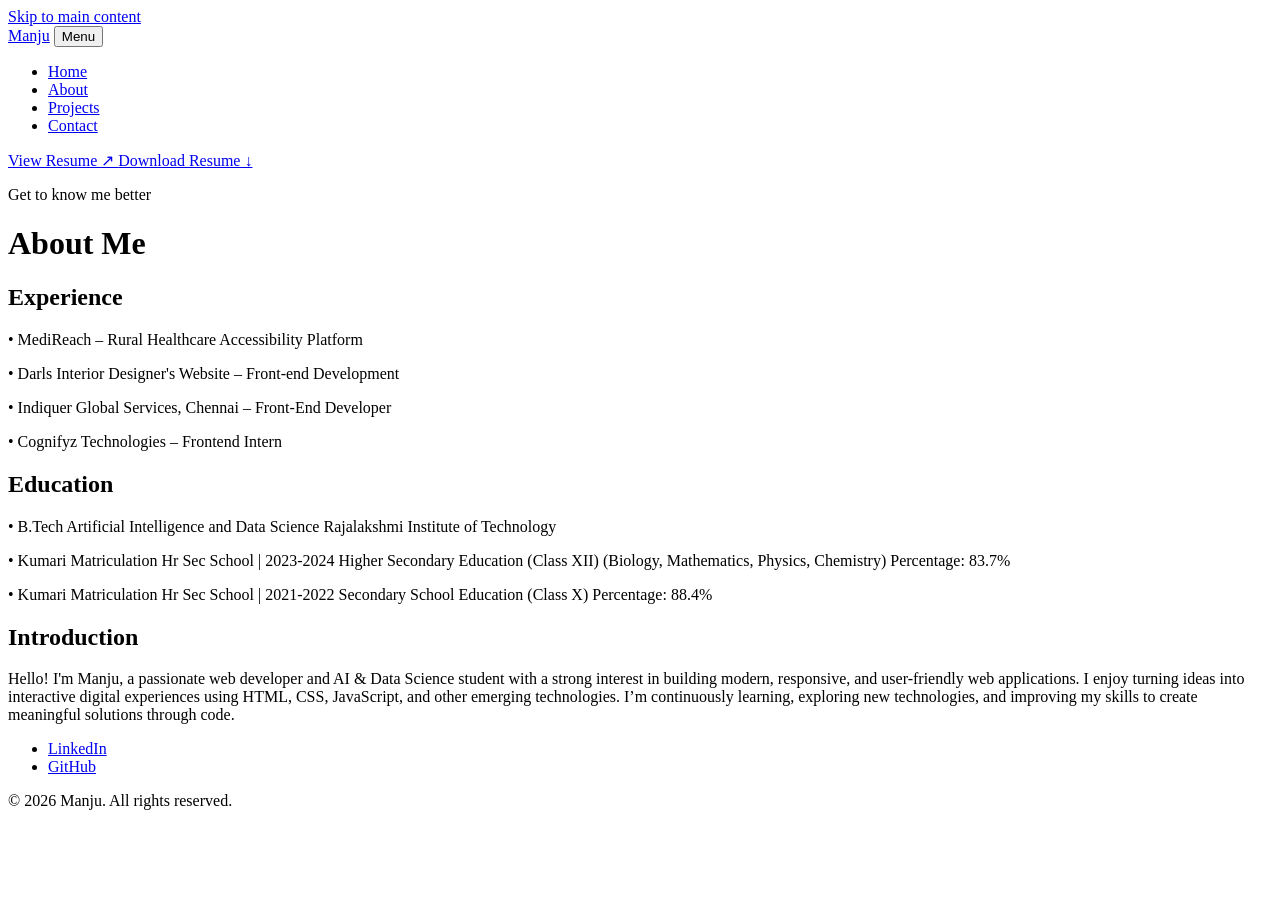
==== about.html @ 27cc2163 "Add files via upload" ====
<!DOCTYPE html>
<html lang="en">
<head>
    <meta charset="UTF-8">
    <meta name="viewport" content="width=device-width, initial-scale=1.0">
    <title>Manju | Web Developer</title>
    <meta name="description" content="Manju is a skilled web developer with expertise in front-end and back-end development. Explore his portfolio and projects.">
    <meta name="keywords" content="Manju, web developer, front-end development, back-end development, portfolio, projects">
    <meta name="theme-color" content="#ffffff">
    <link rel="canonical"
      href="https://manju102006.github.io/Personal-Portfolio/about.html">
    <meta property="og:title" content="Manju M | Personal Portfolio">

<meta property="og:description"
      content="Welcome to my personal portfolio. Explore my skills and projects.">

<meta property="og:type" content="website">

<meta property="og:url"
      content="https://manju102006.github.io/Personal-Portfolio/about.html">

<meta property="og:image"
      content="https://manju102006.github.io/Personal-Portfolio/images/manju.jpeg">
  
    <link rel="icon" href="favicon.ico" type="image/x-icon">
     <link rel="stylesheet" href="css/style.css">
    
</head>
<body>
    <a class="skip-link" href="#main">Skip to main content</a>
   <header class="site-header">
    <div class="container header">

        <a class="logo" href="index.html">Manju</a>

        <button class="nav-toggle"
                type="button"
                aria-controls="primary-nav"
                aria-expanded="false">
            Menu
        </button>

        <nav id="primary-nav"
             class="primary-navigation"
             aria-label="Primary Navigation">

            <ul>
                <li><a href="index.html">Home</a></li>
                <li><a href="about.html">About</a></li>
                <li><a href="project.html">Projects</a></li>
                <li><a href="contact.html">Contact</a></li>
            </ul>

        </nav>
        <div class="resume-buttons">
        <a href="document/Manju_M_Resume.pdf"
           class="btn btn-primary"
           target="_blank"
           rel="noopener noreferrer">
            View Resume ↗
        </a>

        <a href="document/Manju_M_Resume.pdf"
           class="btn btn-outline"
           download="Manju_M_Resume.pdf">
            Download Resume ↓
        </a>
    </div>
    </div>
</header>
   <main id="main" class="page about">
    <div class="about-content">
        <header>
            <p>Get to know me better</p>
            <h1>About Me</h1>
        </header>
    
<section aria-labelledby="experience-heading" class="about-grid">
    <article>
        <h2 id="experience-heading">Experience</h2>
        <p>• MediReach – Rural Healthcare Accessibility Platform</p>
        <p>• Darls Interior Designer's Website – Front-end Development</p>
        <p>• Indiquer Global Services, Chennai – Front-End Developer</p>
        <p>• Cognifyz Technologies – Frontend Intern</p>
    </article>

    <article>
        <h2>Education</h2>
        <p>• B.Tech Artificial Intelligence and Data Science
        Rajalakshmi Institute of Technology</p>

        <p>• Kumari Matriculation Hr Sec School | 2023-2024
        Higher Secondary Education (Class XII)
        (Biology, Mathematics, Physics, Chemistry)
        Percentage: 83.7%</p>

        <p>• Kumari Matriculation Hr Sec School | 2021-2022
        Secondary School Education (Class X)
        Percentage: 88.4%</p>
    </article>
</section>

   <section>
    <h2 id="introduction">Introduction</h2>
    <p>Hello! I'm Manju, a passionate web developer and AI & Data Science student with a strong interest in building modern, responsive, and user-friendly web applications. I enjoy turning ideas into interactive digital experiences using HTML, CSS, JavaScript, and other emerging technologies. I’m continuously learning, exploring new technologies, and improving my skills to create meaningful solutions through code.</p>
   </section>
    </div>
  </main>
  <footer class="site-footer">
    <div class="footer-content">
        
            <ul class="social-links">
                <li><a href="https://www.linkedin.com/in/manju-m102006" target="_blank" rel="noopener noreferrer">LinkedIn</a></li>
                <li><a href="https://github.com/manju102006" target="_blank" rel="noopener noreferrer">GitHub</a></li>
            </ul>
        <p class="copyright">© <time id="year" datetime="2026">2026</time> Manju. All rights reserved.</p>
 </div>
  </footer> 
   <script src="js/script.js" defer></script>
</body>
</html>
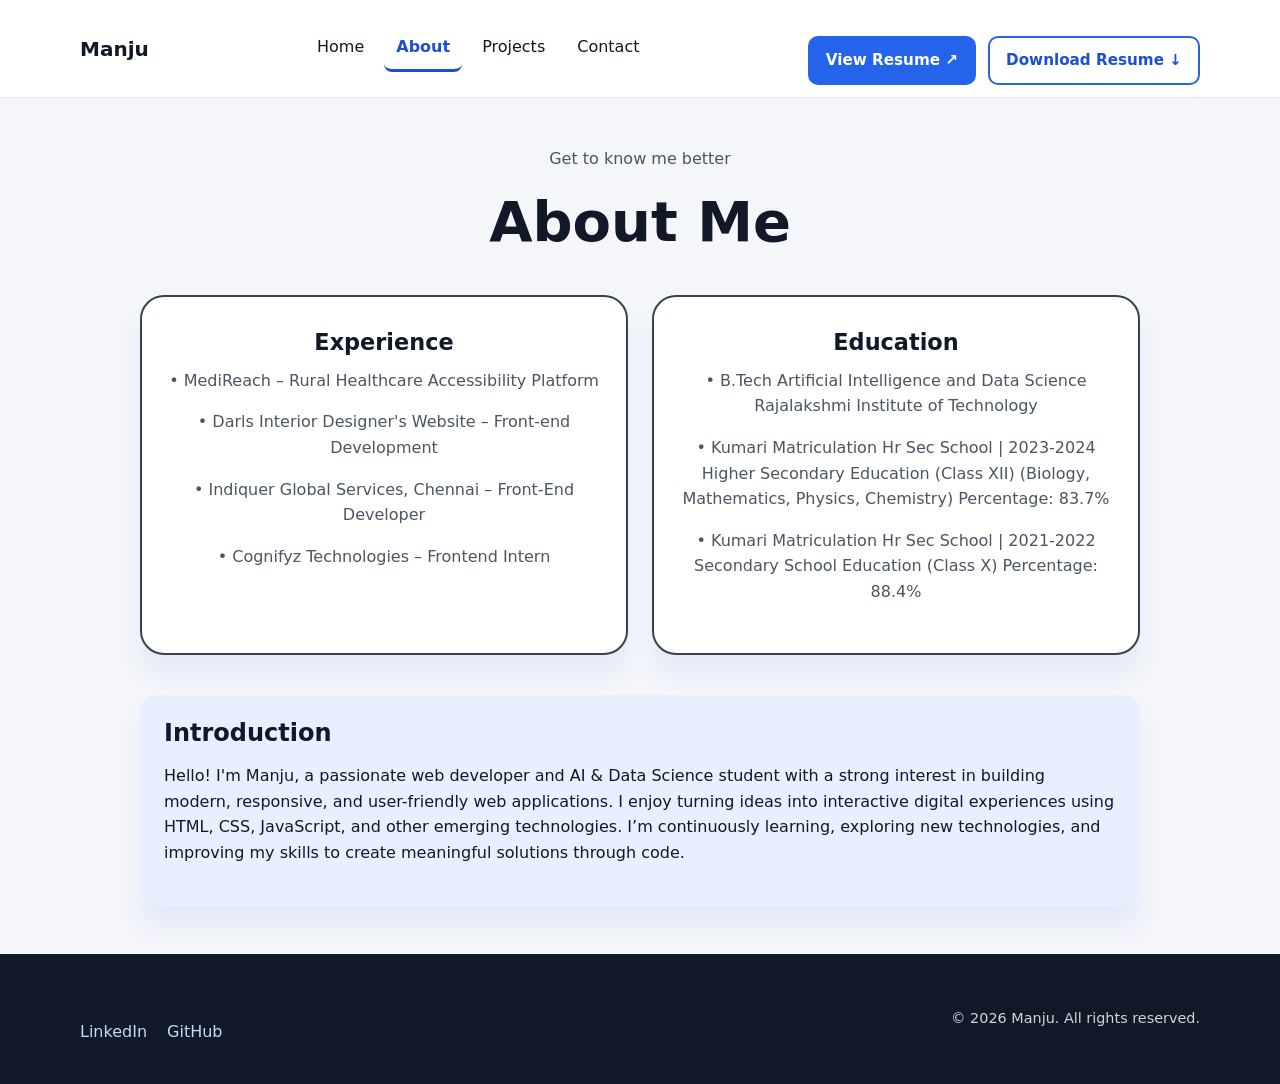
==== commit 8816ae33: "Update about.html" ====
--- a/about.html
+++ b/about.html
@@ -20,10 +20,10 @@
       content="https://manju102006.github.io/Personal-Portfolio/about.html">
 
 <meta property="og:image"
-      content="https://manju102006.github.io/Personal-Portfolio/images/manju.jpeg">
+      content="https://manju102006.github.io/Personal-Portfolio/manju.jpeg">
   
     <link rel="icon" href="favicon.ico" type="image/x-icon">
-     <link rel="stylesheet" href="css/style.css">
+     <link rel="stylesheet" href="style.css">
     
 </head>
 <body>
@@ -116,6 +116,7 @@
         <p class="copyright">© <time id="year" datetime="2026">2026</time> Manju. All rights reserved.</p>
  </div>
   </footer> 
-   <script src="js/script.js" defer></script>
+   <script src="script.js" defer></script>
 </body>
-</html>+
+</html>
--- a/style.css
+++ b/style.css
@@ -0,0 +1,919 @@
+
+:root {
+    --blue: #2563EB;
+    --blue-dark: #1D4ED8;
+    --text: #111827;
+    --text-2: #4B5563;
+    --bg: #EEF2FF;
+    --white: #FFFFFF;
+    --purple: #A855F7;
+    --border: #D1D5DB;
+    --error: #B91C1C;
+    --radius: 12px;
+    --shadow: 0 4px 16px rgba(17,24,39,.08);
+    --font: system-ui,-apple-system,"Segoe UI",Roboto,Helvetica,Arial,sans-serif;
+}
+
+
+*, *::before, *::after {
+    box-sizing: border-box;
+}
+
+html {
+    scroll-behavior: smooth;
+    -webkit-text-size-adjust: 100%;
+}
+
+body {
+    margin: 0;
+    font-family: var(--font);
+    color: var(--text);
+    background: var(--white);
+    line-height: 1.6;
+    min-height: 100vh;
+    display: flex;
+    flex-direction: column;
+    overflow-x: hidden;
+}
+
+main {
+    
+    flex: 1;
+}
+
+img {
+    max-width: 100%;
+    height: auto;
+    display: block;
+}
+
+h1, h2, h3 {
+    line-height: 1.2;
+    margin: 0 0 .5em;
+}
+
+p {
+    margin: 0 0 1em;
+}
+
+ul {
+    margin: 0;
+    padding: 0;
+    list-style: none;
+}
+
+a {
+    color: var(--blue);
+}
+
+a:hover {
+    color: var(--blue-dark);
+}
+
+:focus-visible {
+    outline: 3px solid var(--text);
+    outline-offset: 3px;
+    box-shadow: 0 0 0 6px var(--white);
+}
+
+.container {
+    width: min(100% - 2rem, 1120px);
+    margin-inline: auto;
+}
+
+.sr-only {
+    position: absolute;
+    width: 1px;
+    height: 1px;
+    margin: -1px;
+    padding: 0;
+    overflow: hidden;
+    clip: rect(0,0,0,0);
+    white-space: nowrap;
+    border: 0;
+}
+
+.skip-link {
+    position: absolute;
+    left: 1rem;
+    top: -100px;
+    background: var(--text);
+    color: var(--white);
+    padding: .75rem 1rem;
+    border-radius: 8px;
+    z-index: 100;
+    font-weight: 600;
+}
+
+.skip-link:focus {
+    top: 1rem;
+    color: var(--white);
+}
+
+
+.site-header {
+    background: var(--white);
+    border-bottom: 1px solid #E5E7EB;
+    position: sticky;
+    top: 0;
+    z-index: 50;
+}
+
+.header {
+    display: flex;
+    align-items: center;
+    justify-content: space-between;
+    flex-wrap: wrap;
+    gap: .5rem;
+    padding-block: .75rem;
+}
+
+
+.logo {
+    font-weight: 700;
+    font-size: 1.25rem;
+    color: var(--text);
+    text-decoration: none;
+}
+
+
+.nav-toggle {
+    background: var(--white);
+    border: 2px solid var(--text);
+    color: var(--text);
+    border-radius: 8px;
+    padding: .5rem 1rem;
+    font: inherit;
+    font-weight: 600;
+    cursor: pointer;
+    
+}
+
+
+
+.site-header .primary-navigation {
+    display: none;
+    width: 100%;
+}
+
+
+.site-header .primary-navigation.is-open {
+    display: block;
+}
+
+.site-header .primary-navigation ul {
+    display: flex;
+    flex-direction: column;
+    gap: .25rem;
+    padding-bottom: .5rem;
+}
+
+
+
+.primary-navigation a {
+    display: block;
+    padding: .6rem .75rem;
+    color: var(--text);
+    text-decoration: none;
+    border-radius: 8px;
+    font-weight: 500;
+}
+
+
+.primary-navigation a:hover {
+     color: #1D4ED8;
+    border-bottom: 3px solid #1D4ED8;
+    background: transparent;
+    font-weight: 700;
+    transition: 0.3s ease;
+}
+
+.primary-navigation a[aria-current="page"] {
+    color: #1D4ED8;
+    font-weight: 700;
+    border-bottom: 3px solid #1D4ED8;
+    
+}
+
+
+.btn {
+    display: inline-flex;
+    align-items: center;
+    gap: .5rem;
+    justify-content: center;
+    padding: .7rem 1.4rem;
+    border-radius: 10px;
+    font: inherit;
+    font-weight: 600;
+    text-decoration: none;
+    border: 2px solid transparent;
+    cursor: pointer;
+    transition: background-color .2s,color .2s,transform .2s,box-shadow .2s;
+}
+
+.btn-primary {
+    background: var(--blue);
+    color: var(--white);
+}
+
+.btn-primary:hover {
+    background: var(--blue-dark);
+    color: var(--white);
+    transform: translateY(-2px);
+    box-shadow: 0 6px 16px rgba(37,99,235,.3);
+}
+
+.btn-outline {
+    background: transparent;
+    color: var(--blue-dark);
+    border-color: var(--blue);
+}
+
+.btn-outline:hover {
+    background: var(--blue);
+    color: var(--white);
+    transform: translateY(-2px);
+}
+
+
+.hero {
+    background: linear-gradient(
+        135deg,
+        #EFF3FF,
+        var(--bg) 50%,
+        #F7EFFE
+    );
+    display: flex;
+    align-items: center;
+    min-height: calc(100vh - 130px);
+}
+
+.hero-content {
+    display: grid;
+    gap: 3rem;
+    align-items: center;
+    padding-block: 3rem;
+}
+
+.Profile-grid h1 {
+    font-size: clamp(2.5rem, 8vw, 4.5rem);
+    margin-bottom: .4em;
+}
+
+.Profile-grid h1:hover,
+.hero-role:hover {
+    animation: shake 0.5s ease-in-out;
+}
+
+@keyframes shake {
+    0%   { transform: translateX(0); }
+    20%  { transform: translateX(-6px); }
+    40%  { transform: translateX(6px); }
+    60%  { transform: translateX(-6px); }
+    80%  { transform: translateX(6px); }
+    100% { transform: translateX(0); }
+}
+.hero-hi,
+.hero-name {
+    display: block;
+}
+
+.hero-name {
+    color: var(--blue);
+}
+
+.hero-role {
+    font-size: clamp(1.25rem, 3vw, 1.75rem);
+    font-weight: 600;
+    color: #1F2937;
+}
+
+.hero-intro {
+    max-width: 34rem;
+    color: var(--text-2);
+    font-size: 1.1rem;
+    margin-bottom: 1.75rem;
+}
+
+
+.hero-image {
+    margin: 0;
+    display: flex;
+    justify-content: center;
+    align-items: center;
+}
+
+.profile-photo {
+    width: min(70vw, 360px);
+    aspect-ratio: 1 / 1;
+    object-fit: cover;
+    object-position: 50% 5%;
+    border-radius: 50%;
+    box-shadow: 0 0 50px rgba(56, 189, 248, 0.25);
+    border: 5px solid #ffffff;
+}
+
+.resume-buttons {
+    display: flex;
+    justify-content: flex-start;
+    align-items: center;
+    flex-wrap: wrap;
+    gap: 12px;
+    margin-top: 1.5rem;
+}
+
+
+.resume-buttons .btn {
+    font-size: .95rem;
+    padding: .65rem 1rem;
+    white-space: nowrap;
+}
+
+.resume-buttons .btn:hover {
+    transform: translateY(-3px);
+}
+
+.page.about {
+    padding-block: 3rem;
+    background:  #F5F6FA;
+}
+
+.about-content {
+    width: min(100% - 2rem, 1000px);
+    margin-inline: auto;
+}
+
+.about-content > header {
+    text-align: center;
+    margin-bottom: 2.5rem;
+}
+
+.about-content > header p {
+    color: var(--text-2);
+}
+
+.about-content h1 {
+    font-size: clamp(2.25rem, 6vw, 3.5rem);
+}
+
+.about-grid {
+    display: grid;
+    grid-template-columns: 1fr;
+    gap: 1.5rem;
+    margin-bottom: 2.5rem;
+}
+
+.about-grid article {
+    border: 2px solid #374151;
+    border-radius: 24px;
+    padding: 2rem 1.5rem;
+    text-align: center;
+    min-height: 12rem;
+    transition: transform .2s, box-shadow .2s;
+    background: white;
+    box-shadow: 0 20px 25px rgba(37, 99, 235, 0.08);
+}
+
+.about-grid article:hover {
+    transform: translateY(-4px);
+    box-shadow: var(--shadow);
+}
+
+.about-grid h2 {
+    font-size: 1.4rem;
+    margin-bottom: .75rem;
+}
+
+.about-grid p {
+    color: var(--text-2);
+    
+}
+
+.about-content > section:last-child {
+    padding: 1.5rem;
+    background: #E8EFFF;
+    border-radius: 16px;
+    box-shadow: 0 20px 25px rgba(37, 99, 235, 0.08);
+    transition: 0.3s ease;
+    
+}
+.about-content > section:last-child:hover {
+    transform: translateY(-4px);
+    box-shadow: 0 12px 28px rgba(37, 99, 235, 0.12);
+}
+.about-content > section:last-child h2 {
+    margin-bottom: 1rem;
+}
+
+
+
+.page-project {
+    padding-block: 3.5rem;
+    background:  #F5F6FA;
+}
+
+.project-content {
+    width: min(100% - 2rem, 1120px);
+    margin-inline: auto;
+}
+
+.project-content > header {
+    text-align: center;
+    margin-bottom: 2.5rem;
+}
+
+.project-content > header h1 {
+    font-size: clamp(2.25rem, 6vw, 3.5rem);
+}
+
+.project-content > header p {
+    color: var(--text-2);
+}
+
+.project-content > ul {
+    display: grid;
+    grid-template-columns: 1fr;
+    gap: 1.5rem;
+}
+
+.project-content > ul > li article {
+    height: 100%;
+    display: flex;
+    flex-direction: column;
+    background: var(--white);
+    border: 1px solid #E5E7EB;
+    border-radius: var(--radius);
+    box-shadow: var(--shadow);
+    overflow: hidden;
+    transition: transform .25s, box-shadow .25s;
+}
+
+.project-content > ul > li article:hover {
+    transform: translateY(-4px);
+    box-shadow: 0 12px 28px rgba(17,24,39,.14);
+}
+
+.project-content figure {
+    margin: 0;
+    overflow: hidden;
+}
+
+.project-content figure img {
+    width: 100%;
+    aspect-ratio: 16 / 10;
+    object-fit: cover;
+}
+
+.project-content figcaption {
+    padding: .75rem 1.25rem;
+    color: var(--text-2);
+    font-size: .9rem;
+}
+
+.card-content {
+    padding: 1.25rem 1.5rem 1.5rem;
+    display: flex;
+    flex-direction: column;
+    flex: 1;
+}
+
+.card-content h2 {
+    font-size: 1.25rem;
+}
+
+.card-content p {
+    color: var(--text-2);
+}
+
+.tags {
+    display: flex;
+    flex-wrap: wrap;
+    gap: .5rem;
+    margin-bottom: 1.25rem;
+}
+
+.tags li {
+    background: #F3F4F6;
+    color: #374151;
+    border-radius: 999px;
+    padding: .15rem .7rem;
+    font-size: .8rem;
+}
+
+.card-content .btn {
+    align-self: flex-start;
+    margin-top: auto;
+}
+
+
+
+.page-contact {
+    background: #F5F6FA;
+}
+
+.contact-section {
+      background: #F5F6FA;
+    padding: 3rem 1rem;
+}
+
+.contact-info,
+.form-card {
+    width: min(100%, 550px);
+    margin-inline: auto;
+}
+
+.page-content {
+    margin-bottom: 2rem;
+}
+
+.page-content h1 {
+    font-size: clamp(2.5rem, 7vw, 4rem);
+    color: #1F1F3D;
+}
+
+.page-content header p {
+    color: var(--text-2);
+}
+
+.contact-address {
+    display: flex;
+    flex-direction: column;
+    gap: 25px;
+}
+
+.contact-item {
+    display: flex;
+    align-items: center;
+    gap: 18px;
+}
+
+.contact-item i {
+    width: 45px;
+    height: 45px;
+    background-color: #e8f0ff;
+    color: #2563eb;
+    border-radius: 50%;
+
+    display: flex;
+    align-items: center;
+    justify-content: center;
+
+    font-size: 18px;
+    flex-shrink: 0;
+}
+
+.contact-item h3 {
+    margin: 0 0 5px;
+    font-size: 16px;
+}
+
+.contact-item p,
+.contact-item a {
+    margin: 0;
+    color: #555;
+    text-decoration: none;
+    font-size: 14px;
+}
+
+.contact-item a:hover {
+    color: #2563eb;
+}
+
+
+.contact-info .social-links {
+    display: flex;
+    gap: 15px;
+    margin-top: 25px;
+    position: static;
+}
+
+.contact-info .social-links a {
+    width: 45px;
+    height: 45px;
+    display: flex;
+    align-items: center;
+    justify-content: center;
+    background: #E8F0FF;
+    color: #2563EB;
+    border-radius: 50%;
+    font-size: 20px;
+    text-decoration: none;
+    transition: 0.3s ease;
+}
+
+.contact-info .social-links a:hover {
+    background: #2563EB;
+    color: #FFFFFF;
+    transform: translateY(-4px);
+}
+
+.form-card {
+    background: white;
+    border-radius: var(--radius) 60px var(--radius) var(--radius);
+    padding: 2rem;
+    box-shadow: var(--shadow);
+}
+
+.form-card h2 {
+    margin-bottom: 1rem;
+}
+
+.form-card > p {
+    color: var(--text-2);
+    font-size: .9rem;
+}
+.form-card:hover {
+    transform: translateY(-4px);
+    box-shadow: var(--shadow);
+}
+
+.field {
+    margin-bottom: 1.25rem;
+}
+
+label {
+    display: block;
+    font-weight: 600;
+    margin-bottom: .35rem;
+}
+
+.required {
+    color: var(--error);
+    margin-left: .2rem;
+}
+
+input,
+textarea {
+    width: 100%;
+    font: inherit;
+    padding: .7rem .8rem;
+    border: 2px solid #6B7280;
+    border-radius: 8px;
+    background: var(--white);
+    color: var(--text);
+}
+
+input::placeholder,
+textarea::placeholder {
+    color: #6B7280;
+}
+
+textarea {
+    resize: vertical;
+    min-height: 7rem;
+}
+
+input[aria-invalid="true"],
+textarea[aria-invalid="true"] {
+    border-color: var(--error);
+    border-width: 3px;
+}
+
+.error-message {
+    display: block;
+    color: var(--error);
+    font-size: .9rem;
+    font-weight: 600;
+    margin-top: .35rem;
+}
+
+.error-message:empty {
+    display: none;
+}
+
+.form-card button[type="submit"] {
+    background: var(--blue);
+    color: var(--white);
+    border: 0;
+    border-radius: 8px;
+    padding: .8rem 1.4rem;
+    font: inherit;
+    font-weight: 600;
+    cursor: pointer;
+}
+
+.form-card button[type="submit"]:hover {
+    background: var(--blue-dark);
+}
+
+.social-links {
+    display: flex;
+    gap: 20px;
+    margin-top: 25px;
+}
+
+
+.site-footer .footer-social-links {
+    display: flex;
+    gap: 20px;
+    margin-top: 0;
+    position: static;
+    left: auto;
+}
+
+.site-footer .footer-social-links a {
+    width: auto;
+    height: auto;
+    display: inline;
+    background: transparent;
+    color: #BFDBFE;
+    border-radius: 0;
+    font-size: 16px;
+    padding: 0;
+    transform: none;
+}
+
+.site-footer .footer-social-links a:hover {
+    background: transparent;
+    color: #FFFFFF;
+    transform: none;
+}
+
+
+.social-links a:active {
+    transform: scale(0.92);
+}
+
+.site-footer {
+    background: var(--text);
+    color: #F3F4F6;
+    padding-block: 2.5rem;
+    margin-top: auto;
+}
+
+.footer-content {
+    width: min(100% - 2rem, 1120px);
+    margin-inline: auto;
+    display: flex;
+    flex-direction: column;
+    gap: 1.25rem;
+}
+
+.footer-navigation ul {
+    display: flex;
+    flex-wrap: wrap;
+    gap: 1rem;
+}
+
+
+
+.site-footer a {
+    color: #BFDBFE;
+    text-decoration: none;
+}
+
+.site-footer a:hover {
+    color: var(--white);
+    
+}
+
+.site-footer :focus-visible {
+    outline-color: var(--white);
+    box-shadow: none;
+}
+
+
+.copyright {
+    margin: 0;
+    font-size: .9rem;
+    color: #D1D5DB;
+}
+
+@media (min-width: 640px) {
+    .about-grid {
+        grid-template-columns: repeat(2, 1fr);
+    }
+
+    .project-content > ul {
+        grid-template-columns: repeat(2, 1fr);
+    }
+}
+
+
+@media (min-width: 900px) {
+    .nav-toggle {
+        display: none;
+    }
+
+    .site-header .primary-navigation {
+        display: block;
+        width: auto;
+    }
+
+    .site-header .primary-navigation ul {
+        flex-direction: row;
+        padding: 0;
+        gap: .5rem;
+    }
+
+    .hero-content {
+        grid-template-columns: 1.1fr .9fr;
+    }
+
+    .contact-section {
+        display: grid;
+        grid-template-columns: 1fr 1fr;
+        gap: 3rem;
+        align-items: start;
+        padding-inline: max(2rem, calc((100% - 1120px) / 2));
+    }
+
+    .contact-info,
+    .form-card {
+        width: 100%;
+    }
+
+    .project-content > ul {
+        grid-template-columns: repeat(3, 1fr);
+    }
+
+    .footer-content {
+        flex-direction: row;
+        justify-content: space-between;
+        align-items: center;
+    }
+}
+
+@media (max-width: 360px) {
+    .btn {
+        width: 100%;
+    }
+
+    .form-card {
+        padding: 1.25rem;
+    }
+}
+
+
+@media (prefers-reduced-motion: reduce) {
+    html {
+        scroll-behavior: auto;
+    }
+
+    *,
+    *::before,
+    *::after {
+        transition: none !important;
+        animation: none !important;
+    }
+
+    .card:hover,
+    .btn:hover,
+    .about-grid article:hover {
+        transform: none;
+    }
+}
+
+
+
+
+@media (max-width: 899px) {
+
+    .header {
+        justify-content: space-between;
+    }
+
+    .site-header .primary-navigation {
+        position: static;
+    }
+
+    .site-header .primary-navigation ul {
+        align-items: stretch;
+    }
+
+    .primary-navigation a {
+        position: static;
+    }
+
+    .resume-buttons {
+        justify-content: center;
+    }
+
+    .copyright {
+        text-align: center;
+    }
+}
+
+
+input:focus-visible,
+textarea:focus-visible,
+button:focus-visible,
+a:focus-visible {
+    outline: 3px solid #2563eb;
+    outline-offset: 3px;
+}
+
+
+.form-status {
+    margin-top: 12px;
+    font-size: 14px;
+    font-weight: 500;
+}
+
+.form-status.is-error {
+    color: #dc2626;
+}
+
+.form-status.is-success {
+    color: #15803d;
+}
